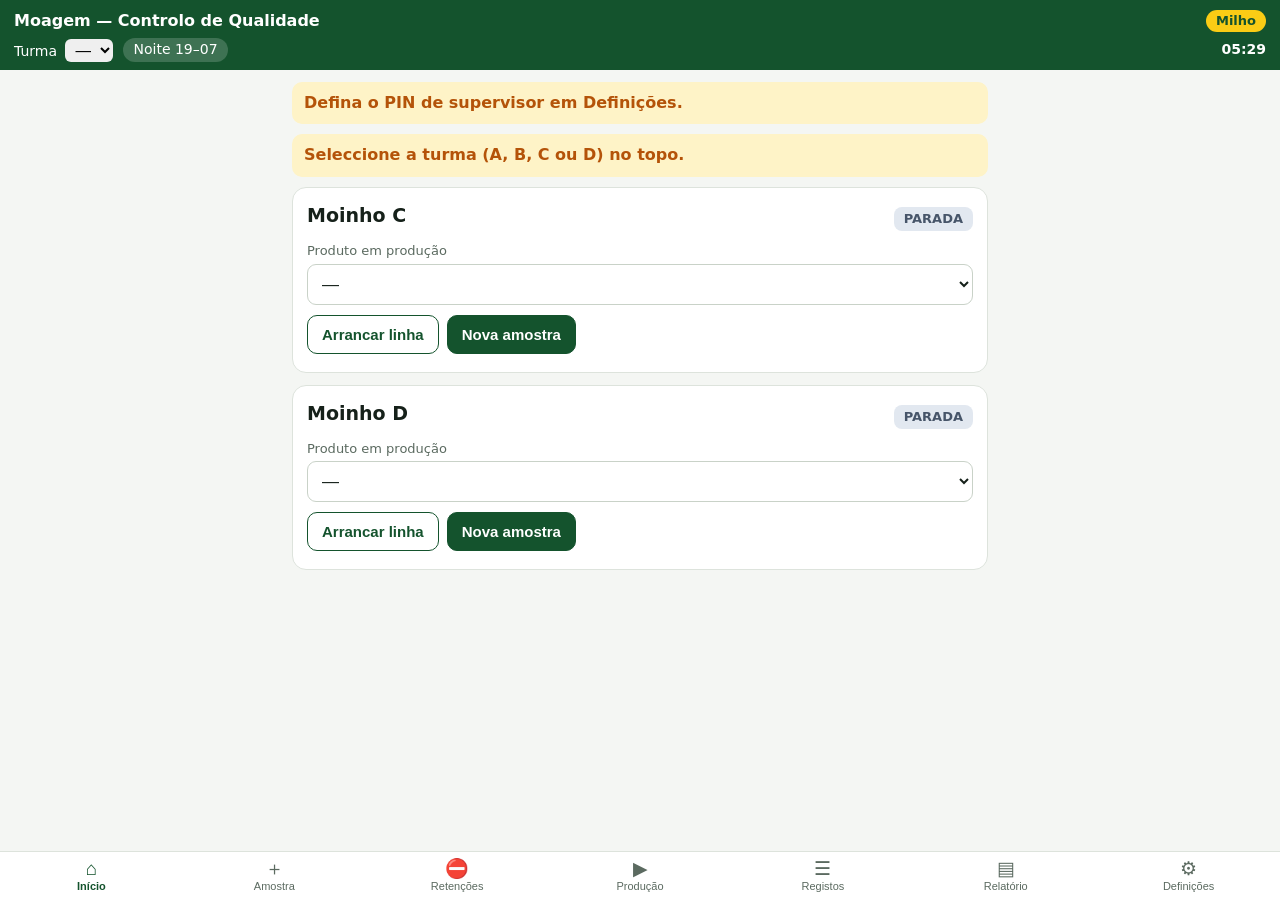
==== index.html @ 3c7889a3 "QC: biblioteca SheetJS completa em vez da mini; página de teste Dropbox (descartável) - index.html e" ====
<!doctype html>
<html lang="pt">
<head>
<meta charset="utf-8">
<meta name="viewport" content="width=device-width, initial-scale=1, viewport-fit=cover">
<meta name="theme-color" content="#14532d">
<title>Moagem — CQ</title>
<link rel="manifest" href="manifest.webmanifest">
<link rel="icon" href="icons/icon-192.png">
<link rel="apple-touch-icon" href="icons/icon-192.png">
<link rel="stylesheet" href="css/app.css">
</head>
<body>
<div id="app"><p style="padding:20px">A carregar… / Loading…</p></div>
<div id="toast" class="toast"></div>
<script src="vendor/xlsx.full.min.js"></script>
<script src="js/logic.js"></script>
<script src="js/prod.js"></script>
<script src="js/i18n.js"></script>
<script src="js/i18n-prod.js"></script>
<script src="js/db.js"></script>
<script src="js/prod-ui.js"></script>
<script src="js/app.js"></script>
</body>
</html>
---- css/app.css ----
:root{--bg:#f4f6f3;--card:#fff;--ink:#16211a;--sub:#5b6a60;--line:#dde3dc;--brand:#14532d;--acc:#facc15;
--ok:#15803d;--okbg:#dcfce7;--warn:#b45309;--warnbg:#fef3c7;--rej:#b91c1c;--rejbg:#fee2e2;--rec:#475569;--recbg:#e2e8f0}
*{box-sizing:border-box}
html,body{margin:0;background:var(--bg);color:var(--ink);font:16px/1.4 system-ui,-apple-system,"Segoe UI",Roboto,sans-serif}
.top{position:sticky;top:0;z-index:5;background:var(--brand);color:#fff;padding:10px 14px calc(8px) ;padding-top:max(10px,env(safe-area-inset-top))}
.brand{display:flex;justify-content:space-between;align-items:center;gap:8px}
.brand b{font-size:16px}
.mill{background:var(--acc);color:var(--brand);font-weight:700;border-radius:999px;padding:2px 10px;font-size:13px}
.shiftbar{display:flex;align-items:center;gap:10px;margin-top:6px;font-size:14px}
.shiftbar select{margin-left:4px;font-size:16px;padding:2px 6px;border-radius:6px;border:0}
.pill{background:rgba(255,255,255,.18);border-radius:999px;padding:2px 10px}
.clock{margin-left:auto;font-variant-numeric:tabular-nums;font-weight:700}
main{padding:12px 12px 96px;max-width:720px;margin:0 auto}
.card{background:var(--card);border:1px solid var(--line);border-radius:14px;padding:14px;margin-bottom:12px}
.card h2{margin:0 0 8px;font-size:19px}.card h3{margin:0 0 8px;font-size:16px}
details.card summary{font-weight:600;cursor:pointer}
.sub{color:var(--sub);font-size:13px;margin:4px 0}
.row{display:flex;gap:8px;align-items:center;flex-wrap:wrap}.between{justify-content:space-between}
.grid2{display:grid;grid-template-columns:minmax(0,1fr) minmax(0,1fr);gap:8px}.grid3{display:grid;grid-template-columns:repeat(3,minmax(0,1fr));gap:6px}
@media(max-width:420px){.grid3{grid-template-columns:repeat(2,minmax(0,1fr))}}
.fld{display:block;font-size:13px;color:var(--sub);margin:6px 0}
.fld input,.fld select,.fld textarea{display:block;width:100%;min-width:0;margin-top:3px;font-size:17px;padding:9px 10px;border:1px solid #c9d2c8;border-radius:9px;background:#fff;color:var(--ink)}
.fld.req>:first-child{}
input.bad{border-color:var(--rej);background:var(--rejbg)}
.btn{display:inline-block;text-align:center;text-decoration:none;font-size:15px;font-weight:600;padding:10px 14px;border-radius:10px;border:1px solid var(--brand);background:#fff;color:var(--brand);cursor:pointer;margin:4px 0}
.btn.primary{background:var(--brand);color:#fff}.btn.ghost{border-color:#c9d2c8;color:var(--ink)}
.btn.big{display:block;width:100%;padding:13px;font-size:17px}.btn.small{padding:6px 10px;font-size:13px}
.btn[disabled]{opacity:.45}
.param{border-top:1px dashed var(--line);padding-top:4px;margin-top:6px}
.lim{display:flex;gap:8px;align-items:center;flex-wrap:wrap;font-size:12px;color:var(--sub)}.lim em{font-style:normal;opacity:.75}
.lim .chip{margin-left:auto}
.chip{display:inline-block;border-radius:999px;padding:2px 9px;font-size:12px;font-weight:600;margin:2px 3px 2px 0}
.status{border-radius:8px;padding:3px 10px;font-weight:800;font-size:13px}
.d-accept{background:var(--okbg);color:var(--ok)}.d-warn{background:var(--warnbg);color:var(--warn)}
.d-reject{background:var(--rejbg);color:var(--rej)}.d-record{background:var(--recbg);color:var(--rec)}.d-none{display:none}
.txt-reject{color:var(--rej)}
.dec{border-radius:10px;padding:12px;margin:8px 0;font-size:17px;text-align:center}
.banner{border-radius:10px;padding:10px 12px;margin-bottom:10px;font-weight:600;cursor:pointer}
.b-warn{background:var(--warnbg);color:var(--warn)}.b-info{background:#dbeafe;color:#1e3a8a}.b-reject{background:var(--rejbg);color:var(--rej)}
.due{margin-top:6px}
.phys{border-top:1px dashed var(--line);margin-top:8px;padding-top:6px}
.physrow{display:flex;justify-content:space-between;align-items:center;padding:5px 0}
.seg{display:flex;border:1px solid #c9d2c8;border-radius:9px;overflow:hidden}
.seg button{border:0;background:#fff;padding:8px 12px;font-size:14px;color:var(--ink)}
.seg button.on.ok{background:var(--ok);color:#fff}.seg button.on.abn{background:var(--rej);color:#fff}
.hold{border:2px solid var(--rejbg);border-radius:12px;padding:10px;margin-bottom:10px}
.act{border-left:3px solid var(--brand);padding-left:8px;margin:4px 0}
.rowitem{border-bottom:1px solid var(--line);padding:9px 0}.rowitem:last-child{border-bottom:0}
.superseded{opacity:.5;text-decoration:line-through}
.detail{margin-top:6px}.pad{padding:4px 8px;border-radius:8px;margin:3px 0}
.kpis{display:grid;grid-template-columns:repeat(5,1fr);gap:6px;margin:10px 0}
.kpis div{background:var(--recbg);border-radius:10px;padding:8px 4px;text-align:center}
.kpis b{display:block;font-size:20px}.kpis span{font-size:11px}
.tablewrap{overflow-x:auto}table{border-collapse:collapse;font-size:13px;width:100%}
th,td{border-bottom:1px solid var(--line);padding:6px;text-align:left;white-space:nowrap}
nav.bottom{position:fixed;bottom:0;left:0;right:0;display:flex;background:#fff;border-top:1px solid var(--line);padding-bottom:env(safe-area-inset-bottom);z-index:6}
.nav{flex:1;border:0;background:none;padding:7px 0 8px;font-size:11px;color:var(--sub);display:flex;flex-direction:column;align-items:center;position:relative}
.nav .ic{font-size:19px;line-height:1.1}.nav.on{color:var(--brand);font-weight:700}
.badge{position:absolute;top:2px;right:18%;background:var(--rej);color:#fff;font-style:normal;border-radius:999px;font-size:11px;padding:0 6px}
.overlay{position:fixed;inset:0;background:rgba(0,0,0,.55);z-index:20;display:flex;align-items:center;justify-content:center;padding:16px}
.modal{background:#fff;border-radius:16px;padding:16px;max-width:460px;width:100%;max-height:90vh;overflow:auto}
.modal h2{margin:0 0 8px;text-align:center}
.d-reject-border{border:4px solid var(--rej)}.d-warn-border{border:4px solid var(--warn)}
.toast{position:fixed;left:50%;bottom:84px;transform:translateX(-50%);background:#111;color:#fff;padding:10px 16px;border-radius:10px;opacity:0;transition:opacity .2s;z-index:30;max-width:90vw;font-size:14px;pointer-events:none}
.toast.show{opacity:.95}
/* Produção (v1.1.0) */
.kv{display:flex;justify-content:space-between;gap:10px;font-size:14px;padding:3px 0;border-bottom:1px dotted var(--line)}.kv span{color:var(--sub)}.kv b{text-align:right}
.picks{display:grid;grid-template-columns:repeat(auto-fill,minmax(150px,1fr));gap:6px;margin:6px 0}
.pick{position:relative;text-align:left;border:1px solid #c9d2c8;border-radius:10px;background:#fff;padding:8px;font-size:14px;color:var(--ink);display:flex;flex-direction:column;gap:2px}
.pick small{color:var(--sub);font-size:12px}.pick .chip{align-self:flex-start}
.pick.on{border:2px solid var(--brand);background:#ecfdf3}
.ord{position:absolute;top:6px;right:8px;background:var(--brand);color:#fff;font-style:normal;border-radius:999px;font-size:12px;padding:0 7px}
.chk{display:flex;gap:8px;align-items:flex-start;font-size:14px;margin:8px 0}.chk input{width:20px;height:20px;flex:none}
.kpis.k4{grid-template-columns:repeat(4,1fr)}.dec .li{text-align:left;font-size:14px;margin-top:3px}
.job{border-color:var(--line)}
table.blend{table-layout:fixed;width:100%}table.blend th,table.blend td{white-space:normal;padding:4px;font-size:12px;vertical-align:bottom}
table.blend th:first-child,table.blend td:first-child{width:44px}
table.blend input{width:100%;min-width:0;font-size:16px;padding:7px 6px;border:1px solid #c9d2c8;border-radius:8px}
.seg.mode{margin:4px 0 6px}.seg.mode button{flex:1}
.code-ed.inactive{opacity:.6}.code-ed summary small{color:var(--sub)}
/* v1.6.0: operador (≤ / <, ≥ / >) ao lado do valor no editor de limites */
.lim-ed .fld .row{flex-wrap:nowrap;gap:4px}
.lim-ed .fld .row select{flex:0 0 auto;width:auto;min-width:3.2em}
.lim-ed .fld .row input{flex:1 1 auto;min-width:0}
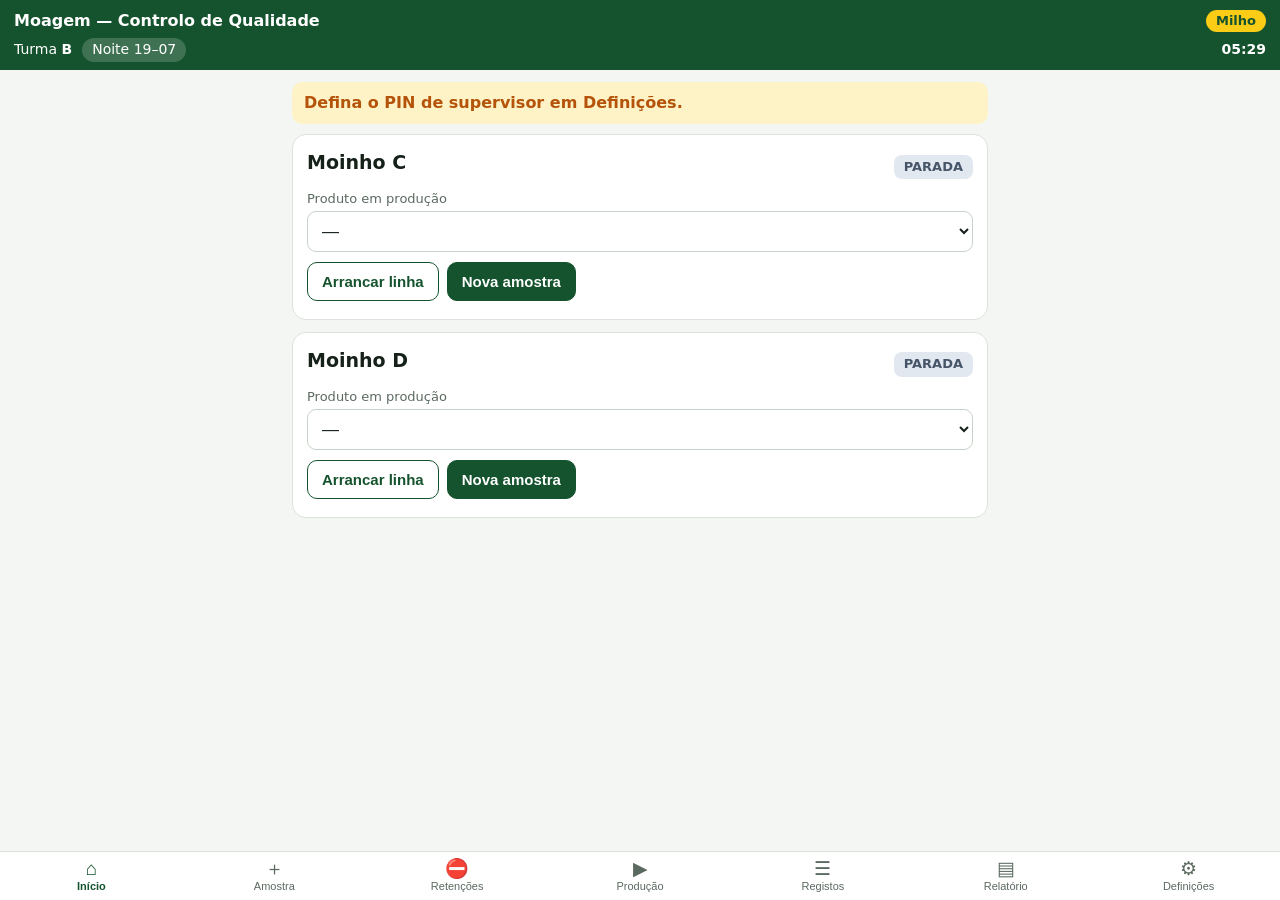
==== commit 1f325aa6: "Rename home screen label to Mill Mgt-App; bump cache to moagem-cq-v1.8.1 Co-Authored-By: Claude Haik" ====
--- a/index.html
+++ b/index.html
@@ -4,7 +4,7 @@
 <meta charset="utf-8">
 <meta name="viewport" content="width=device-width, initial-scale=1, viewport-fit=cover">
 <meta name="theme-color" content="#14532d">
-<title>Moagem — CQ</title>
+<title>Mill Mgt-App</title>
 <link rel="manifest" href="manifest.webmanifest">
 <link rel="icon" href="icons/icon-192.png">
 <link rel="apple-touch-icon" href="icons/icon-192.png">
@@ -13,7 +13,7 @@
 <body>
 <div id="app"><p style="padding:20px">A carregar… / Loading…</p></div>
 <div id="toast" class="toast"></div>
-<script src="vendor/xlsx.full.min.js"></script>
+<script src="vendor/xlsx.mini.min.js"></script>
 <script src="js/logic.js"></script>
 <script src="js/prod.js"></script>
 <script src="js/i18n.js"></script>
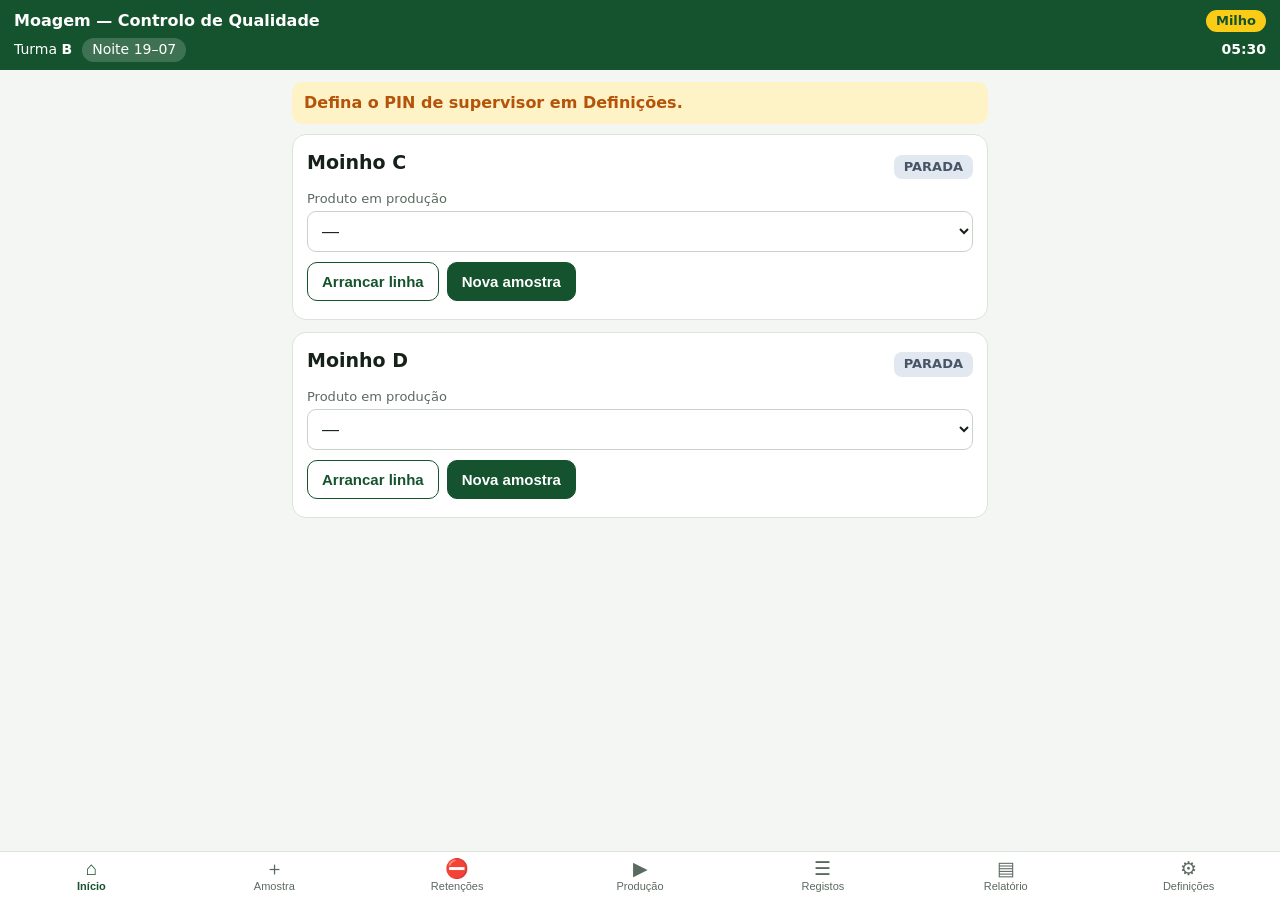
==== commit ab671dce: "Versão 2.3.0: importar resultados do CQ colados do WhatsApp - Amostra → "Colar do WhatsApp": colar, " ====
--- a/index.html
+++ b/index.html
@@ -19,6 +19,11 @@
 <script src="js/i18n.js"></script>
 <script src="js/i18n-prod.js"></script>
 <script src="js/db.js"></script>
+<script src="js/dropbox-config.js"></script>
+<script src="js/dropbox-auth.js"></script>
+<script src="js/dropbox-upload.js"></script>
+<script src="js/day-records.js"></script>
+<script src="js/wa-import.js"></script>
 <script src="js/prod-ui.js"></script>
 <script src="js/app.js"></script>
 </body>
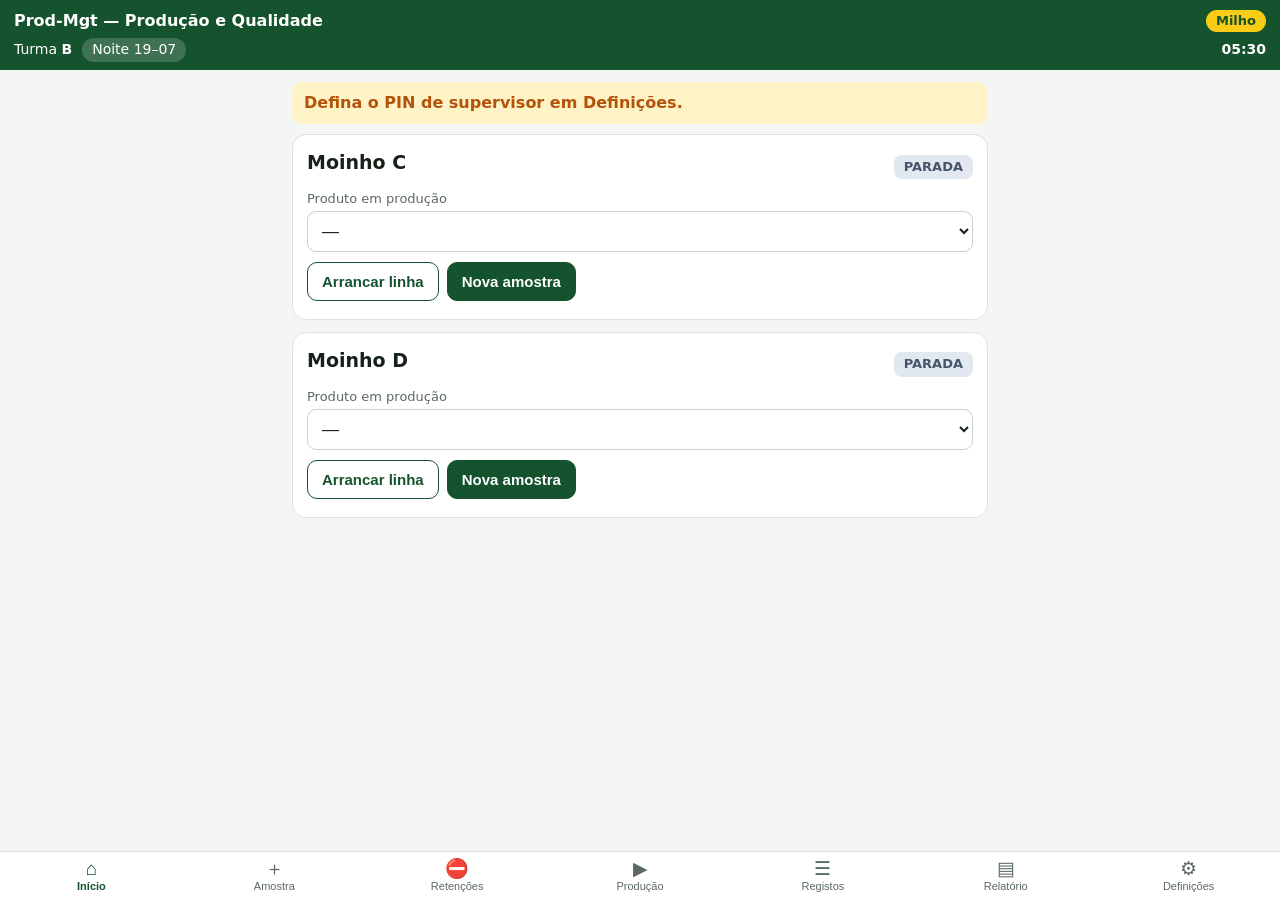
==== commit f658d720: "Versão 2.3.1: novo nome Prod-Mgt (antes Mill-QC) - Nome visível, título, manifest e cabeçalho: Prod-" ====
--- a/index.html
+++ b/index.html
@@ -4,7 +4,7 @@
 <meta charset="utf-8">
 <meta name="viewport" content="width=device-width, initial-scale=1, viewport-fit=cover">
 <meta name="theme-color" content="#14532d">
-<title>Mill Mgt-App</title>
+<title>Prod-Mgt</title>
 <link rel="manifest" href="manifest.webmanifest">
 <link rel="icon" href="icons/icon-192.png">
 <link rel="apple-touch-icon" href="icons/icon-192.png">
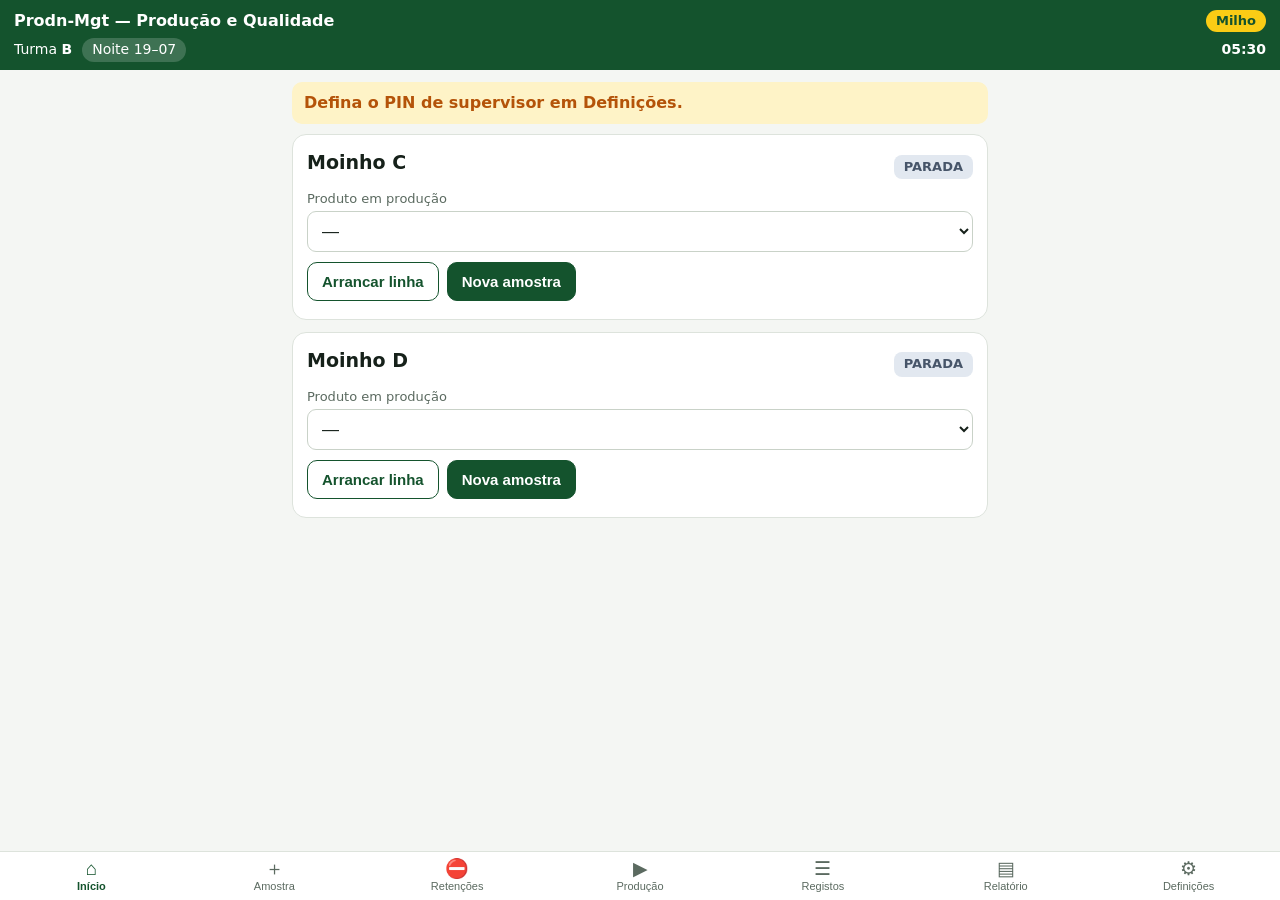
==== commit 12a56d8a: "Nome final: Prodn-Mgt (Zhax, 24-10-2026) Co-Authored-By: Claude Opus 5.5 <noreply@anthropic.com>" ====
--- a/index.html
+++ b/index.html
@@ -4,7 +4,7 @@
 <meta charset="utf-8">
 <meta name="viewport" content="width=device-width, initial-scale=1, viewport-fit=cover">
 <meta name="theme-color" content="#14532d">
-<title>Prod-Mgt</title>
+<title>Prodn-Mgt</title>
 <link rel="manifest" href="manifest.webmanifest">
 <link rel="icon" href="icons/icon-192.png">
 <link rel="apple-touch-icon" href="icons/icon-192.png">
